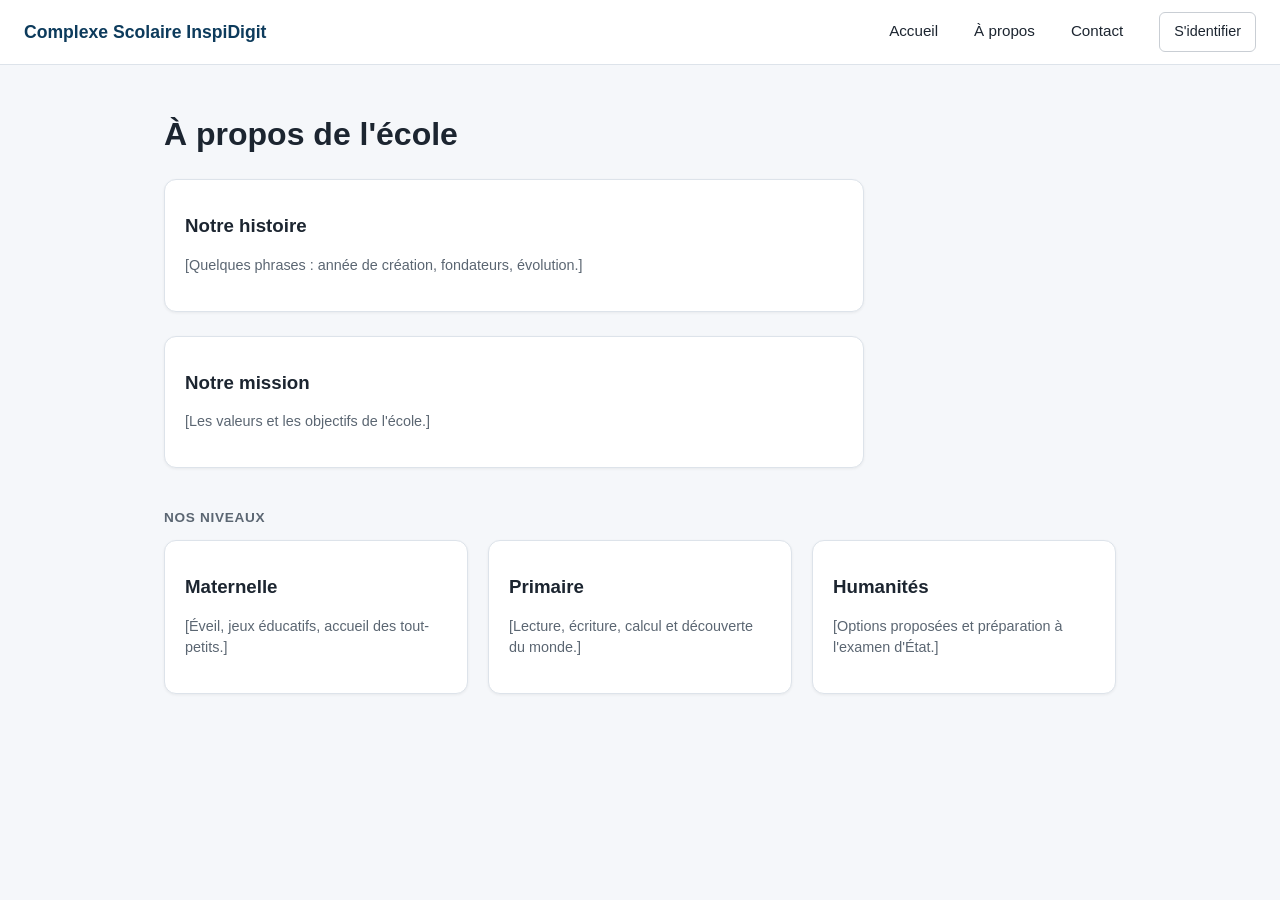
==== a-propos.html @ a210d36a "Site complet : Formulaire en 4 pages et pages du portail" ====
<!DOCTYPE html>
<html lang="fr">
<head>
  <meta charset="UTF-8">
  <meta name="viewport" content="width=device-width, initial-scale=1">
  <title>À propos - Complexe Scolaire InspiDigit</title>
  <link rel="stylesheet" href="style.css">
</head>
<body>

  <header>
    <h2>Complexe Scolaire InspiDigit</h2>
    <nav>
      <a href="index.html">Accueil</a>
      <a href="a-propos.html">À propos</a>
      <a href="contact.html">Contact</a>
      <a class="bouton-contour" href="connexion.html">S'identifier</a>
    </nav>
  </header>

  <main>
    <h1>À propos de l'école</h1>

    <article class="carte large">
      <h3>Notre histoire</h3>
      <p>[Quelques phrases : année de création, fondateurs, évolution.]</p>
    </article>

    <article class="carte large">
      <h3>Notre mission</h3>
      <p>[Les valeurs et les objectifs de l'école.]</p>
    </article>

    <h2 class="titre-section">Nos niveaux</h2>
    <section class="cartes">

      <article class="carte">
        <h3>Maternelle</h3>
        <p>[Éveil, jeux éducatifs, accueil des tout-petits.]</p>
      </article>

      <article class="carte">
        <h3>Primaire</h3>
        <p>[Lecture, écriture, calcul et découverte du monde.]</p>
      </article>

      <article class="carte">
        <h3>Humanités</h3>
        <p>[Options proposées et préparation à l'examen d'État.]</p>
      </article>

    </section>
  </main>

</body>
</html>
---- style.css ----
:root {
  --bleu: #1a6fd4;
  --bleu-fonce: #0d3b5c;
  --fond: #f5f7fa;
  --texte: #1c2530;
}

* {
  box-sizing: border-box;
}

body {
  margin: 0;
  font-family: Arial, Helvetica, sans-serif;
  background: var(--fond);
  color: var(--texte);
  line-height: 1.5;
}

header {
  background: white;
  display: flex;
  justify-content: space-between;
  align-items: center;
  padding: 12px 24px;
  border-bottom: 1px solid #dde3ea;
}

header h2 {
  margin: 0;
  font-size: 1.1rem;
  color: var(--bleu-fonce);
}

main {
  max-width: 1000px;
  margin: 0 auto;
  padding: 24px;
}

.sous-titre {
  color: #5b6672;
  margin-top: 0;
}

.titre-section {
  font-size: 0.85rem;
  text-transform: uppercase;
  letter-spacing: 0.05em;
  color: #5b6672;
  margin-top: 40px;
}

.cartes {
  display: grid;
  grid-template-columns: repeat(auto-fit, minmax(260px, 1fr));
  gap: 20px;
}

.carte {
  background: white;
  border: 1px solid #dde3ea;
  border-radius: 12px;
  padding: 20px;
  box-shadow: 0 1px 3px rgba(0, 0, 0, 0.06);
}

.carte h3 {
  margin: 12px 0 6px;
}

.carte p {
  color: #5b6672;
  font-size: 0.9rem;
}

.badge {
  display: inline-block;
  padding: 3px 10px;
  border-radius: 999px;
  font-size: 0.75rem;
  font-weight: bold;
}

.ouvert {
  background: #e3f4e8;
  color: #17692f;
}

.ferme {
  background: #fde8e8;
  color: #b42323;
}

.bouton {
  display: inline-block;
  background: var(--bleu);
  color: white;
  padding: 10px 16px;
  border-radius: 6px;
  text-decoration: none;
  font-weight: bold;
}

.bouton:hover {
  background: #1559ab;
}

.bouton.desactive {
  background: #c9ced4;
  color: #6b747d;
}

.bouton-contour {
  border: 1px solid #c9ced4;
  padding: 8px 14px;
  border-radius: 6px;
  text-decoration: none;
  color: var(--texte);
  font-size: 0.9rem;
}
.formulaire {
  background: white;
  border: 1px solid #dde3ea;
  border-radius: 12px;
  padding: 24px;
  max-width: 600px;
}

.formulaire .titre-section:first-child {
  margin-top: 0;
}

.formulaire label {
  display: block;
  margin: 16px 0 6px;
  font-weight: bold;
  font-size: 0.9rem;
}

.formulaire input[type="text"],
.formulaire input[type="date"],
.formulaire input[type="tel"],
.formulaire input[type="email"],
.formulaire select,
.formulaire textarea {
  width: 100%;
  padding: 10px 12px;
  border: 1px solid #c9ced4;
  border-radius: 6px;
  font-size: 1rem;
  font-family: inherit;
}

.formulaire input:focus,
.formulaire select:focus,
.formulaire textarea:focus {
  outline: 2px solid var(--bleu);
  border-color: var(--bleu);
}

.formulaire .case {
  display: flex;
  gap: 10px;
  align-items: center;
  font-weight: normal;
  margin-top: 24px;
}

.formulaire button {
  margin-top: 24px;
  border: none;
  cursor: pointer;
  font-size: 1rem;
}nav {
  display: flex;
  gap: 18px;
  align-items: center;
  flex-wrap: wrap;
}

nav a {
  text-decoration: none;
  color: var(--texte);
  font-size: 0.95rem;
}

nav a:hover {
  color: var(--bleu);
}.formulaire.etroit {
  max-width: 400px;
  margin: 40px auto;
}

.avis {
  background: #fff7e0;
  border: 1px solid #f0d78a;
  color: #7a5b00;
  padding: 10px 14px;
  border-radius: 6px;
  font-size: 0.9rem;
}

.formulaire input[type="password"] {
  width: 100%;
  padding: 10px 12px;
  border: 1px solid #c9ced4;
  border-radius: 6px;
  font-size: 1rem;
}
 nav {
  display: flex;
  align-items: center;
  flex-wrap: wrap;
}

nav a {
  margin-left: 18px;
  text-decoration: none;
  color: var(--texte);
  font-size: 0.95rem;
}

.navbar a:not(:last-child) {
  margin-right: 15px;
}/* Layout et cartes pour les pages de contenus */
.flex-column {
  flex-direction: column;
}

.content-card {
  background-color: #ffffff;
  border: 1px solid #e2e8f0;
  border-radius: 12px;
  width: 100%;
  max-width: 800px;
  padding: 2.5rem;
  box-shadow: 0 4px 6px -1px rgba(0, 0, 0, 0.05);
  margin: 2rem 0;
}

.content-card h1 {
  font-size: 1.75rem;
  color: #0f172a;
  margin-bottom: 0.5rem;
}

.subtitle {
  color: #64748b;
  margin-bottom: 1.5rem;
}

/* Formulaire de recherche en grille */
.search-form {
  display: grid;
  grid-template-columns: 2fr 1fr auto;
  gap: 1rem;
  align-items: end;
  margin-bottom: 2rem;
  padding-bottom: 2rem;
  border-bottom: 1px solid #e2e8f0;
}

.search-form select {
  width: 100%;
  padding: 0.65rem 0.85rem;
  border: 1px solid #cbd5e1;
  border-radius: 6px;
  font-size: 1rem;
  background-color: #fff;
}

/* Tableau de données */
.results-preview h2 {
  font-size: 1.25rem;
  color: #1e293b;
  margin-bottom: 1rem;
}

.data-table {
  width: 100%;
  border-collapse: collapse;
  text-align: left;
}

.data-table th, 
.data-table td {
  padding: 0.75rem 1rem;
  border-bottom: 1px solid #f1f5f9;
}

.data-table th {
  background-color: #f8fafc;
  color: #475569;
  font-weight: 600;
}

.data-table tr:hover {
  background-color: #f8fafc;
}.tableau-conteneur {
  overflow-x: auto;
}

table {
  width: 100%;
  border-collapse: collapse;
  background: white;
  border: 1px solid #dde3ea;
}

th, td {
  padding: 12px 16px;
  text-align: left;
  border-bottom: 1px solid #eef1f4;
}

th {
  background: #f0f4f8;
  font-size: 0.85rem;
  text-transform: uppercase;
  letter-spacing: 0.04em;
}.carte.large {
  max-width: 700px;
  margin-bottom: 24px;
}

.carte ol,
.carte ul {
  color: #5b6672;
  font-size: 0.95rem;
  padding-left: 22px;
}

.carte li {
  margin-bottom: 6px;
}.formulaire .choix {
  display: flex;
  flex-wrap: wrap;
}

.formulaire .choix label {
  display: flex;
  align-items: center;
  font-weight: normal;
  margin: 8px 24px 0 0;
}

.formulaire .choix input {
  margin-right: 8px;
}[hidden] {
  display: none !important;
}.etapes {
  list-style: none;
  padding: 0;
  margin: 20px 0;
}

.etapes li {
  display: inline-block;
  margin: 0 8px 8px 0;
  padding: 6px 14px;
  border-radius: 999px;
  background: #e6eaef;
  color: #5b6672;
  font-size: 0.85rem;
}

.etapes li.actuelle {
  background: var(--bleu);
  color: white;
  font-weight: bold;
}

.formulaire .actions {
  margin-top: 24px;
}

.formulaire .actions .bouton {
  margin-top: 0;
  margin-left: 12px;
}[hidden] {
  display: none !important;
}.etapes {
  list-style: none;
  padding: 0;
  margin: 20px 0;
}

.etapes li {
  display: inline-block;
  margin: 0 8px 8px 0;
  padding: 6px 14px;
  border-radius: 999px;
  background: #e6eaef;
  color: #5b6672;
  font-size: 0.85rem;
}

.etapes li.actuelle {
  background: var(--bleu);
  color: white;
  font-weight: bold;
}

.formulaire .actions {
  margin-top: 24px;
}

.formulaire .actions .bouton {
  margin-top: 0;
  margin-left: 12px;
}

[hidden] {
  display: none !important;
}
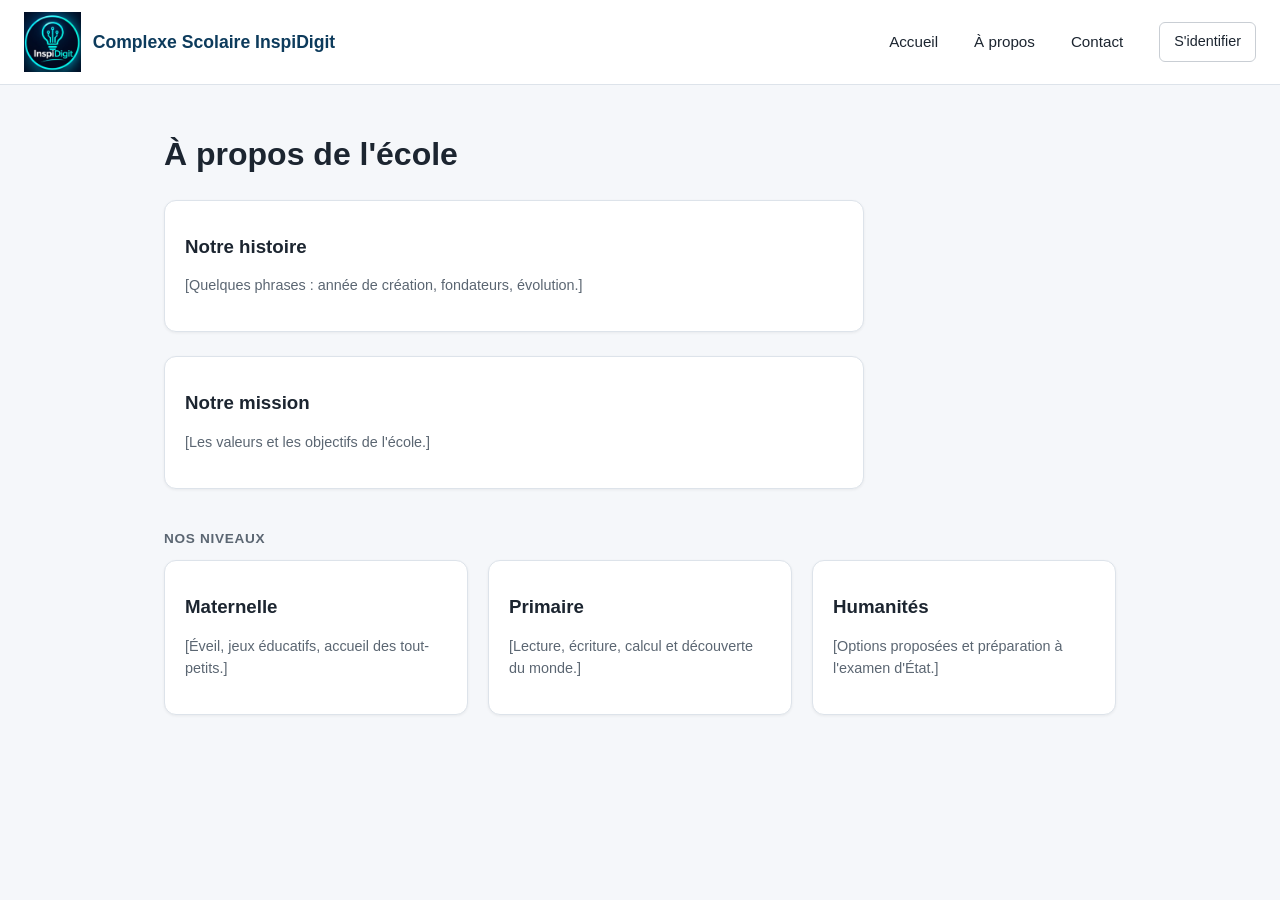
==== commit 1778fd5f: "Logo, adaptation au téléphone" ====
--- a/a-propos.html
+++ b/a-propos.html
@@ -9,7 +9,7 @@
 <body>
 
   <header>
-    <h2>Complexe Scolaire InspiDigit</h2>
+     <h2><img class="logo" src="images/logo.jpeg" alt="Logo du Complexe Scolaire InspiDigit"> Complexe Scolaire InspiDigit</h2>
     <nav>
       <a href="index.html">Accueil</a>
       <a href="a-propos.html">À propos</a>
--- a/style.css
+++ b/style.css
@@ -413,4 +413,55 @@
 
 [hidden] {
   display: none !important;
+}@media (max-width: 700px) {
+
+  header {
+    flex-direction: column;
+    align-items: flex-start;
+    padding: 12px 16px;
+  }
+
+  header h2 {
+    margin-bottom: 8px;
+  }
+
+  nav a {
+    margin-left: 0;
+    margin-right: 16px;
+    margin-top: 6px;
+    margin-bottom: 6px;
+  }
+
+  main {
+    padding: 16px;
+  }
+
+  h1 {
+    font-size: 1.6rem;
+  }
+
+  .formulaire {
+    padding: 16px;
+  }
+
+  .formulaire.etroit {
+    margin: 20px auto;
+  }
+
+  .formulaire .actions .bouton,
+  .formulaire .actions .bouton-contour {
+    display: block;
+    width: 100%;
+    margin: 0 0 10px 0;
+    text-align: center;
+  }
+}header h2 {
+  display: flex;
+  align-items: center;
+}
+
+.logo {
+  height: 60px;
+  width: auto;
+  margin-right: 12px;
 }
